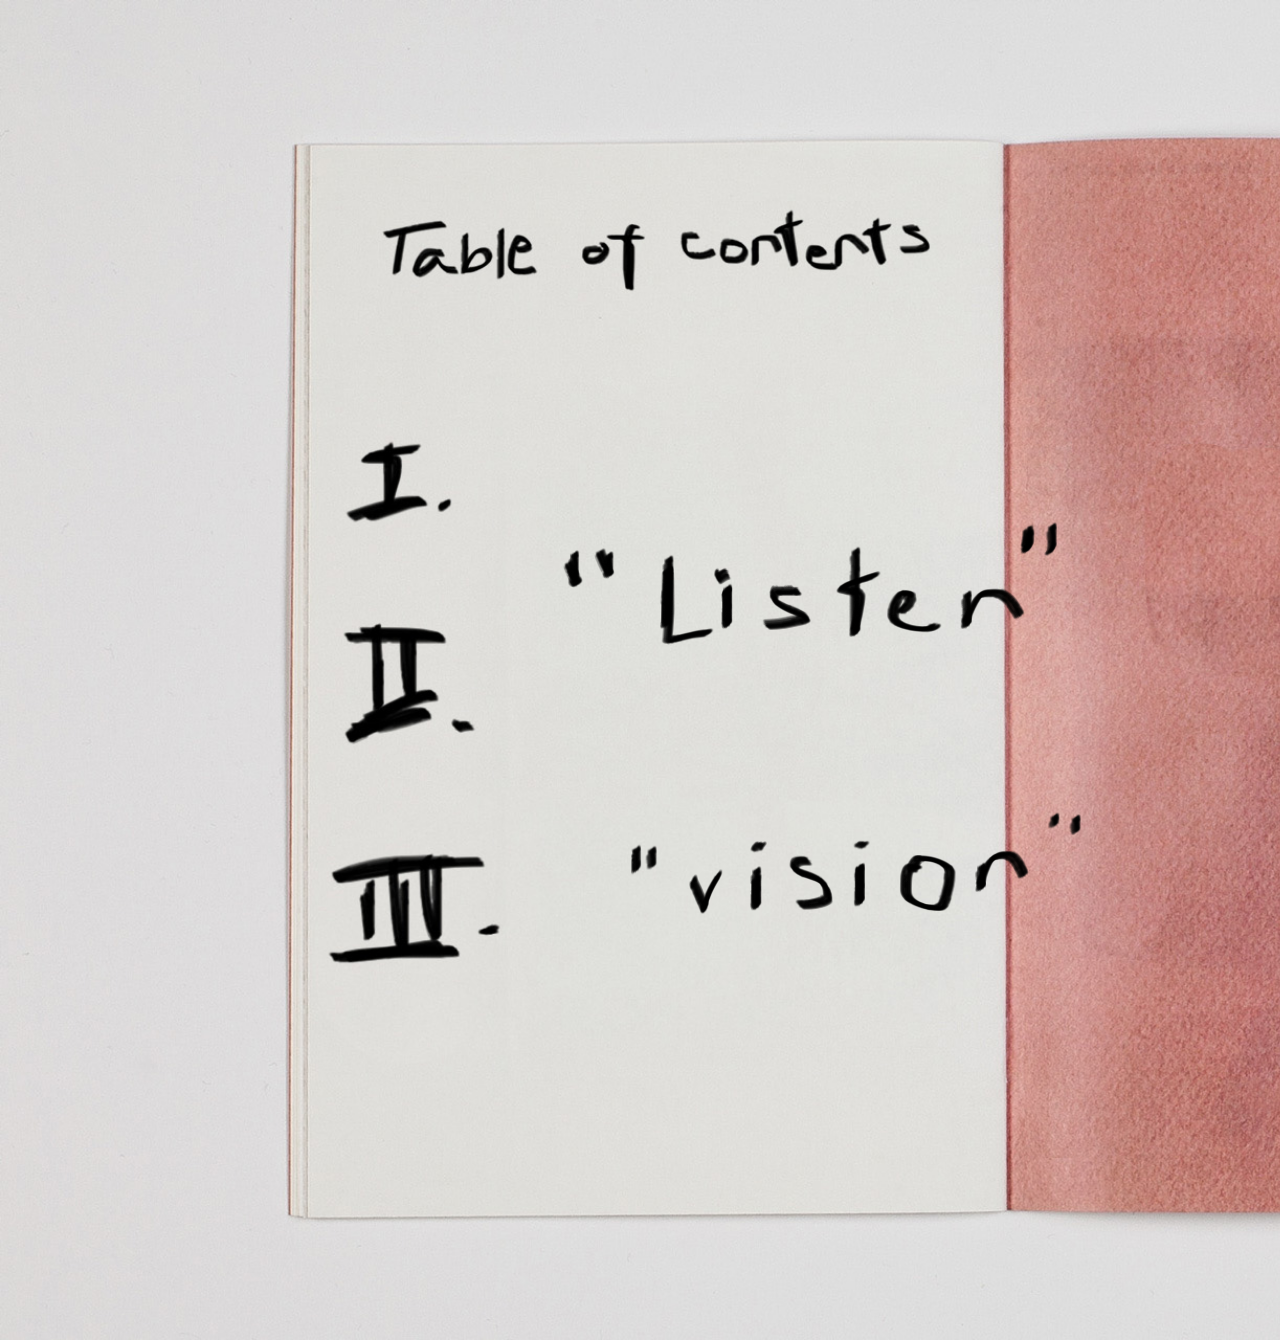
==== index.html @ fcc3b052 "new" ====
<!DOCTYPE html>
<html lang="en" dir="ltr">
  <head>
    <meta charset="utf-8">
    <link rel="stylesheet" href="style.css">
    <title>PAMILYA.MP3</title>
  </head>
  <body>

<div class="PageOne"

    <nav>
      <ul>
          <div class="listen"><a href="listen.html"><img src="listen.png" alt=""></img></a></div>
          <div class="vision"><a href="vision.html"><img src="vision.png" alt=""></img></a></div>
      </ul>
   </nav>


  </div>

  </body>
</html>
---- style.css ----
body {
  background-image: url('back.jpg');
  background-repeat: no-repeat;
  background-size: cover;
}

nav ul {
    list-style-type: none;
    margin: 0;
    padding: 50px;
}

img:hover {
  transform: scaleX(-1);
}

.listen {
  position: relative;
  top: 260px;
  left: 320px;
}

.vision {
  position: relative;
  top: -100px;
  left: 340px;
}

.home {
  color: white;
}

p {
  position: relative;
  text-align: center;
  top: 370px;
  color: white;
  font-family: 'Amiri', serif;
}

a {
/*    removes the underline that comes with an a tag*/
    text-decoration: none;
    font-family: 'Amiri', serif;
    color: white;
}
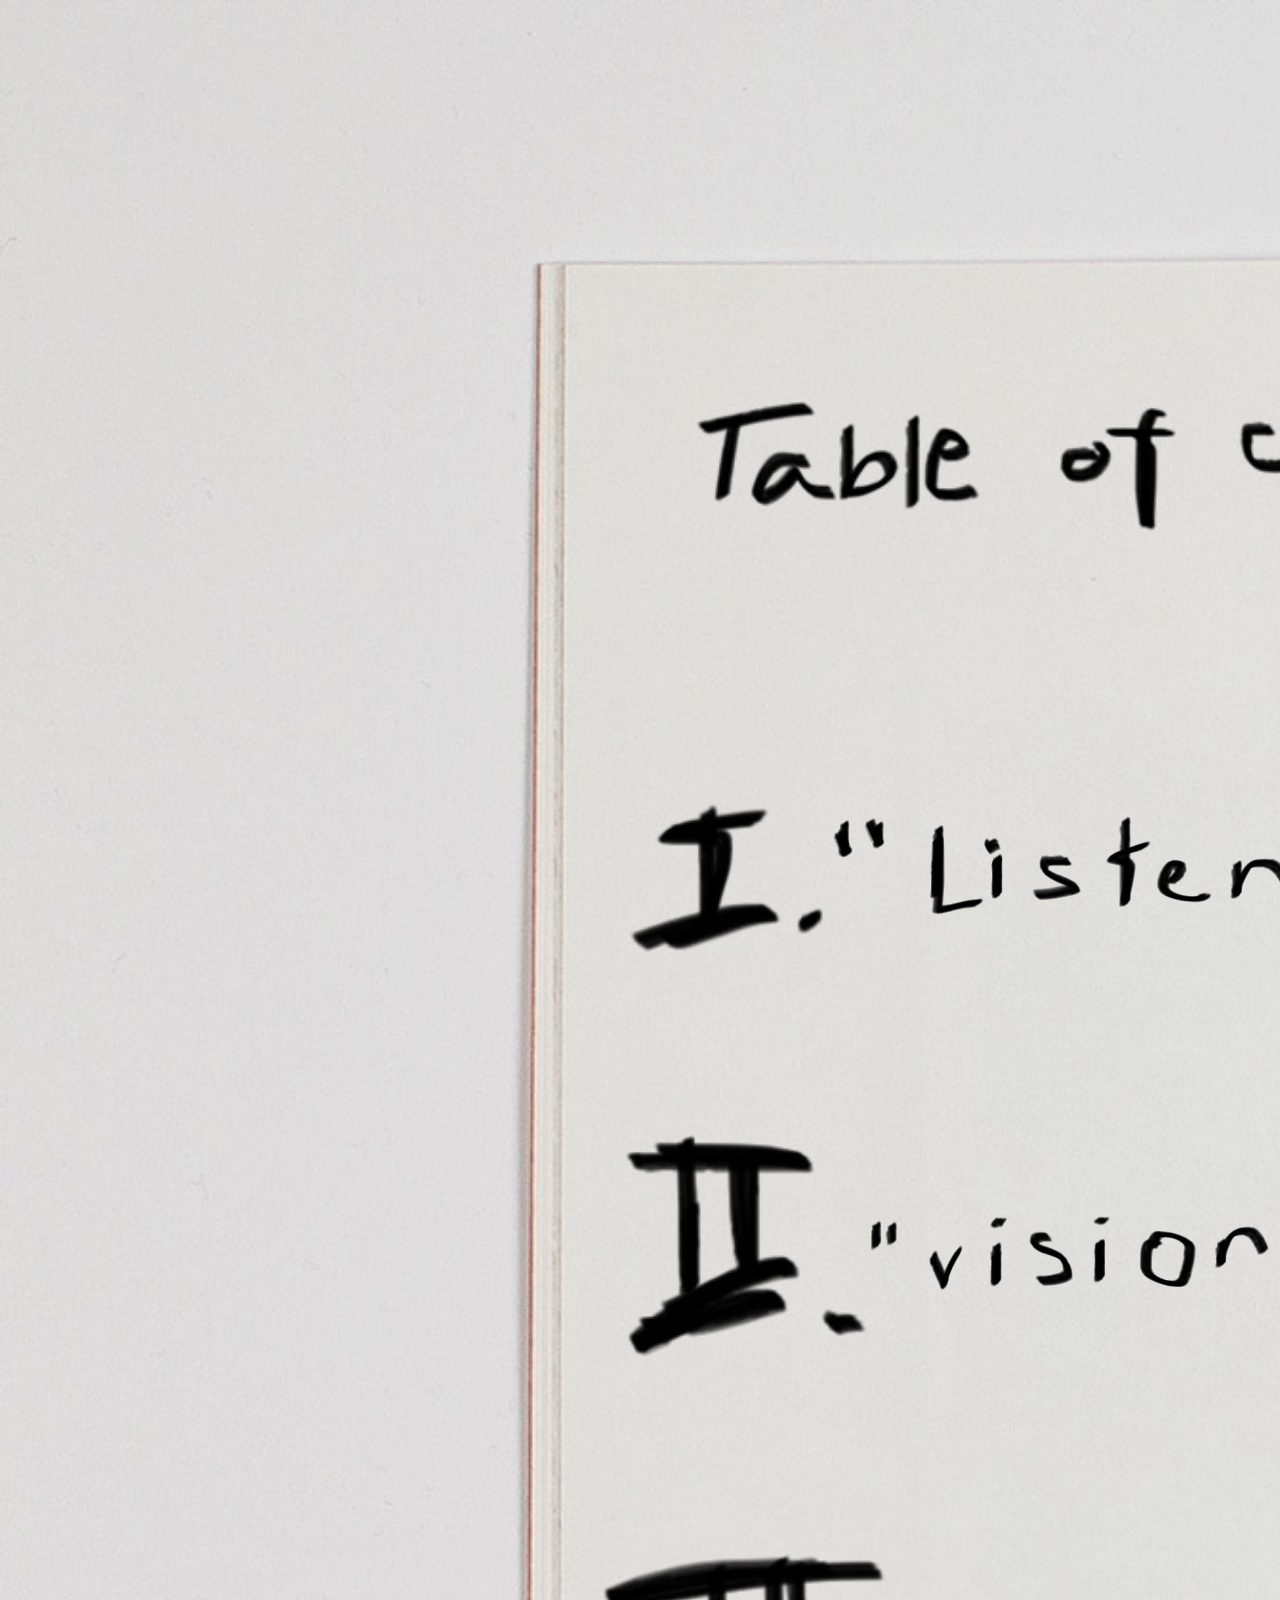
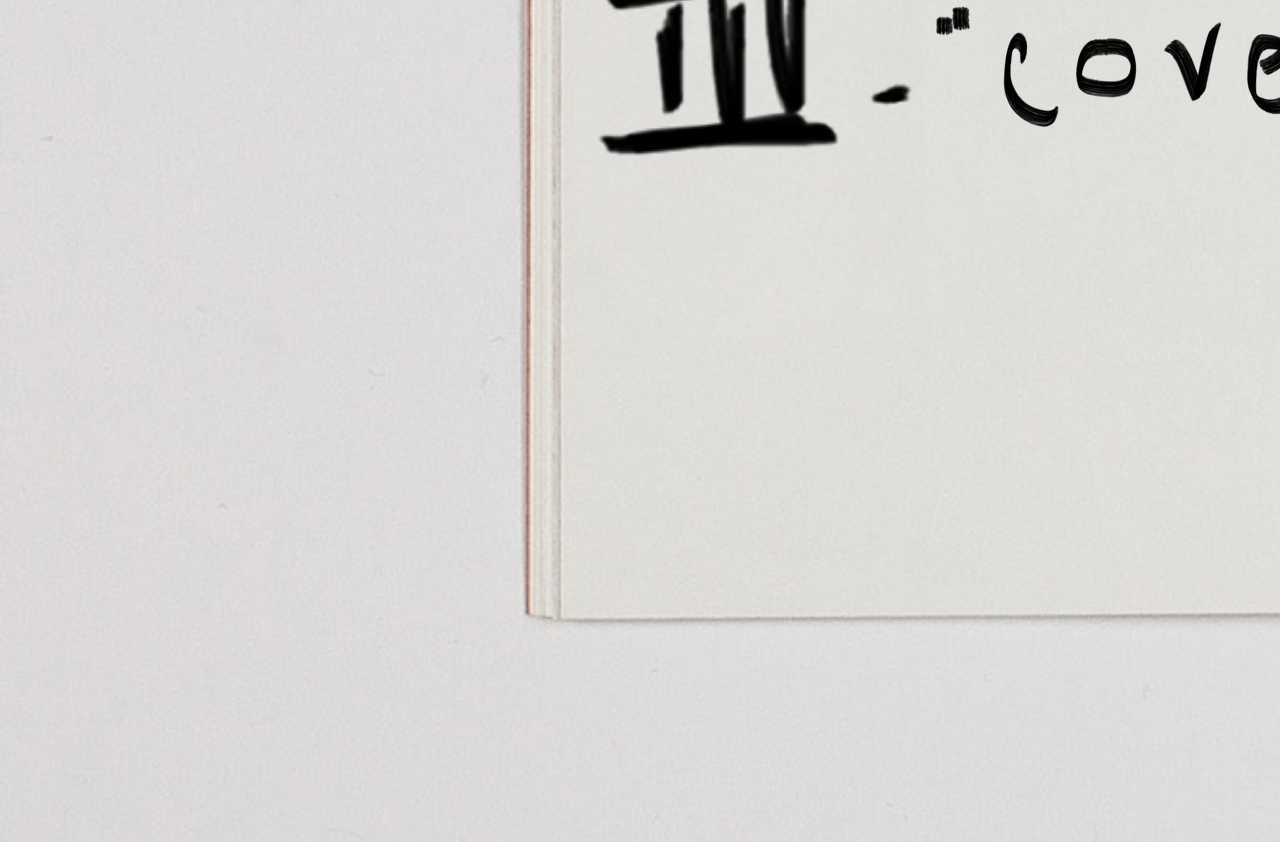
==== commit fb6ba833: "Added cover" ====
--- a/index.html
+++ b/index.html
@@ -3,6 +3,8 @@
   <head>
     <meta charset="utf-8">
     <link rel="stylesheet" href="style.css">
+    <link href="https://fonts.googleapis.com/css?family=Amiri&display=swap" rel="stylesheet">
+
     <title>PAMILYA.MP3</title>
   </head>
   <body>
@@ -13,6 +15,8 @@
       <ul>
           <div class="listen"><a href="listen.html"><img src="listen.png" alt=""></img></a></div>
           <div class="vision"><a href="vision.html"><img src="vision.png" alt=""></img></a></div>
+          <div class="cover"><a href="cover.html"><img src="cove.png" alt=""></img></a></div>
+
       </ul>
    </nav>
 
--- a/style.css
+++ b/style.css
@@ -16,14 +16,20 @@
 
 .listen {
   position: relative;
-  top: 260px;
-  left: 320px;
+  top: 530px;
+  left: 590px;
 }
 
 .vision {
   position: relative;
-  top: -100px;
-  left: 340px;
+  top: 270px;
+  left: 580px;
+}
+
+.cover {
+  position: relative;
+  top: -210px;
+  left: 180px;
 }
 
 .home {
@@ -44,3 +50,7 @@
     font-family: 'Amiri', serif;
     color: white;
 }
+
+.cove {
+  font-family: 'Dorsa', sans-serif;
+}
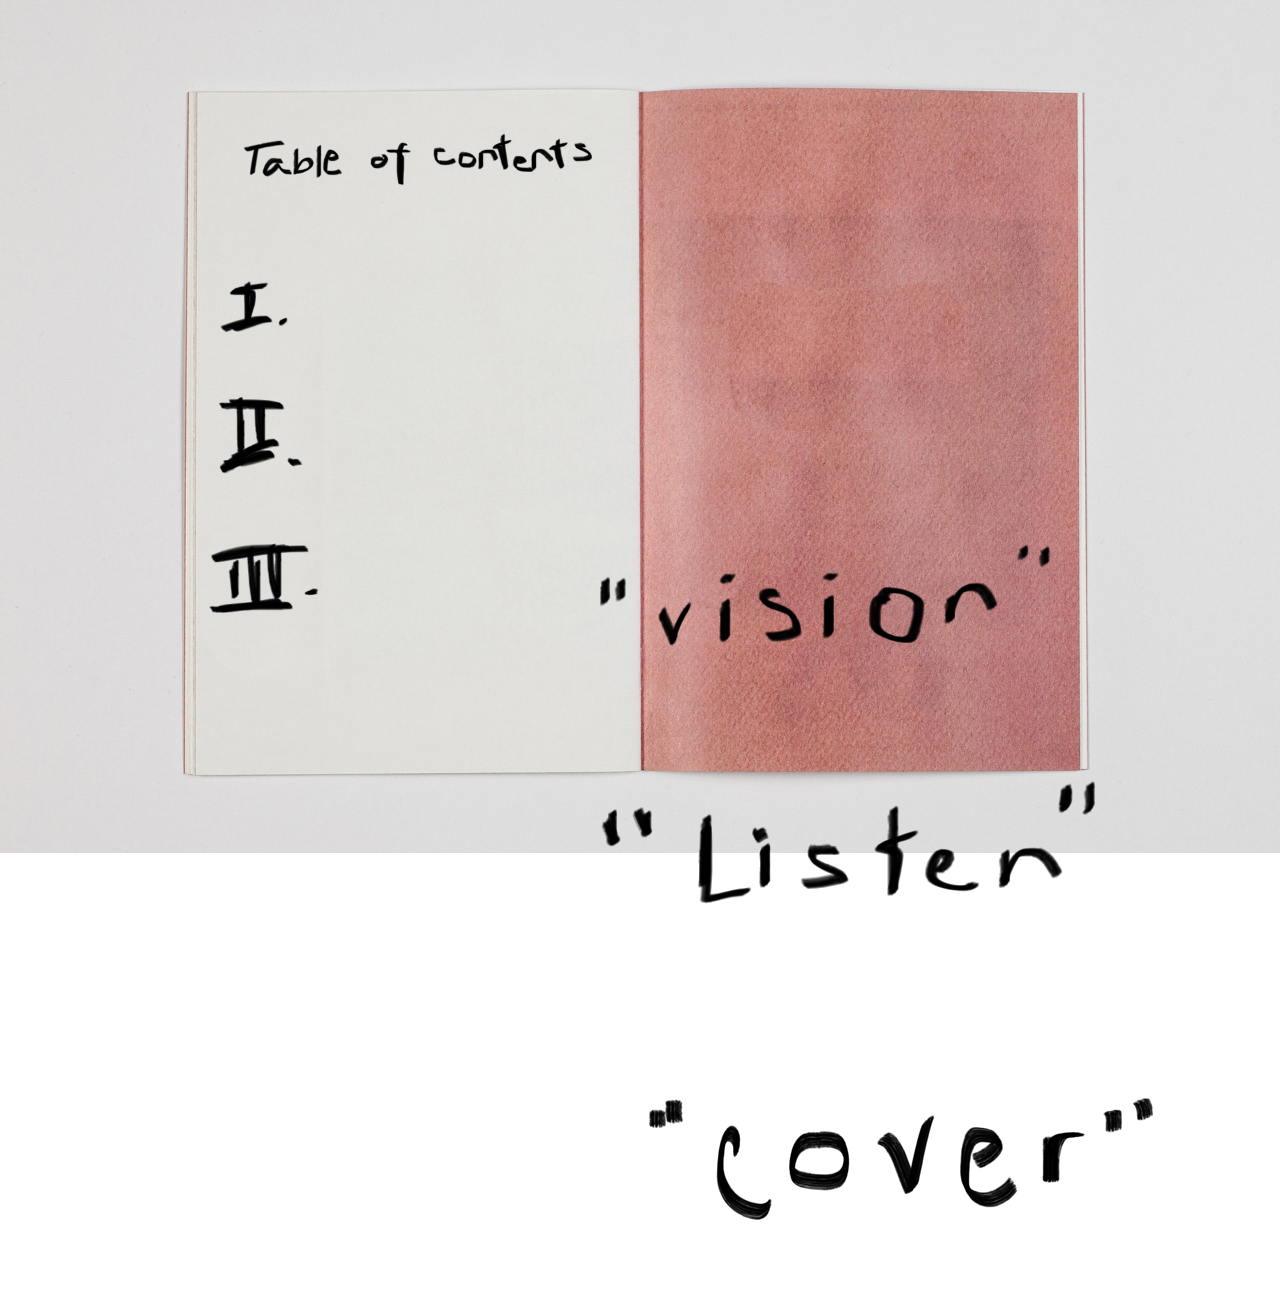
==== commit bf2e91d3: "media query" ====
--- a/index.html
+++ b/index.html
@@ -9,7 +9,15 @@
   </head>
   <body>
 
+    <style>
+      body {
+        background-image: url('back.jpg');
+      }
+    </style>
+
 <div class="PageOne"
+
+
 
     <nav>
       <ul>
--- a/style.css
+++ b/style.css
@@ -1,7 +1,9 @@
 body {
-  background-image: url('back.jpg');
   background-repeat: no-repeat;
   background-size: cover;
+  box-sizing: border-box;
+  margin: 0px;
+  padding: 0px;
 }
 
 nav ul {
@@ -10,33 +12,37 @@
     padding: 50px;
 }
 
-img:hover {
+/* img:hover {
   transform: scaleX(-1);
-}
+} */
 
 .listen {
+  box-sizing: border-box;
   position: relative;
-  top: 530px;
-  left: 590px;
+  top: 750px;
+  left: 550px;
 }
 
 .vision {
+  box-sizing: border-box;
   position: relative;
-  top: 270px;
+  top: 320px;
+  left: 530px;
+}
+
+.cover {
+  box-sizing: border-box;
+  position: relative;
+  top: 670px;
   left: 580px;
 }
 
-.cover {
-  position: relative;
-  top: -210px;
-  left: 180px;
-}
-
-.home {
+/* .home {
   color: white;
-}
+} */
 
 p {
+  box-sizing: border-box;
   position: relative;
   text-align: center;
   top: 370px;
@@ -52,5 +58,106 @@
 }
 
 .cove {
+  box-sizing: border-box;
   font-family: 'Dorsa', sans-serif;
+  font-size: 45px;
 }
+
+.Shop {
+  background-color: black;
+  border: 0px;
+  margin: 0px;
+  padding: 1vmin;
+  color: white;
+  text-align: center;
+}
+
+/* .home {
+  width: 15%;
+  top: -60px;
+  left: 530px;
+} */
+
+img {
+  max-width: 50%;
+  margin-bottom: 10px;
+}
+
+figure {
+  font-family: 'Amiri', serif;
+  color: blue;
+  max-width: 35%;
+  margin: 70px;
+  display: flex;
+  flex-direction: column;
+  justify-content: center;
+  align-items: center;
+  align-content: center;
+}
+
+@media only screen and (max-width: 469px) {
+.home, p {
+    width: 100%;
+}
+
+  body {
+    background-color: black;
+    text-align: center;
+  }
+
+  img {
+    max-width: 100%;
+    margin-bottom: 10px;
+  }
+
+  figure {
+    font-family: 'Amiri', serif;
+    text-align: center;
+    margin: 10px;
+    max-width: 100%;
+    display: flex;
+    flex-direction: column;
+    justify-content: center;
+    align-items: center;
+    align-content: center;
+  }
+
+}
+
+@media only screen and (min-width: 1084px) {
+  .home {
+    width: 15%;
+    top: -110px;
+    left: 530px;
+  }
+
+  body {
+    font-family: 'Amiri', serif;
+    color: blue;
+    background-color: white;
+  }
+
+  h1 {
+    font-family: 'Amiri', serif;
+    font-size: 50px;
+  }
+
+  img {
+    max-width: 100%;
+    margin-bottom: 10px;
+  }
+
+  figure {
+    margin: 50px;
+    display: inline-block;
+    flex-wrap: wrap;
+   flex-direction: row;
+    justify-content: center;
+    align-items: center;
+    align-content: center;
+
+  }
+
+  figcaption {
+    text-align: center;
+  }
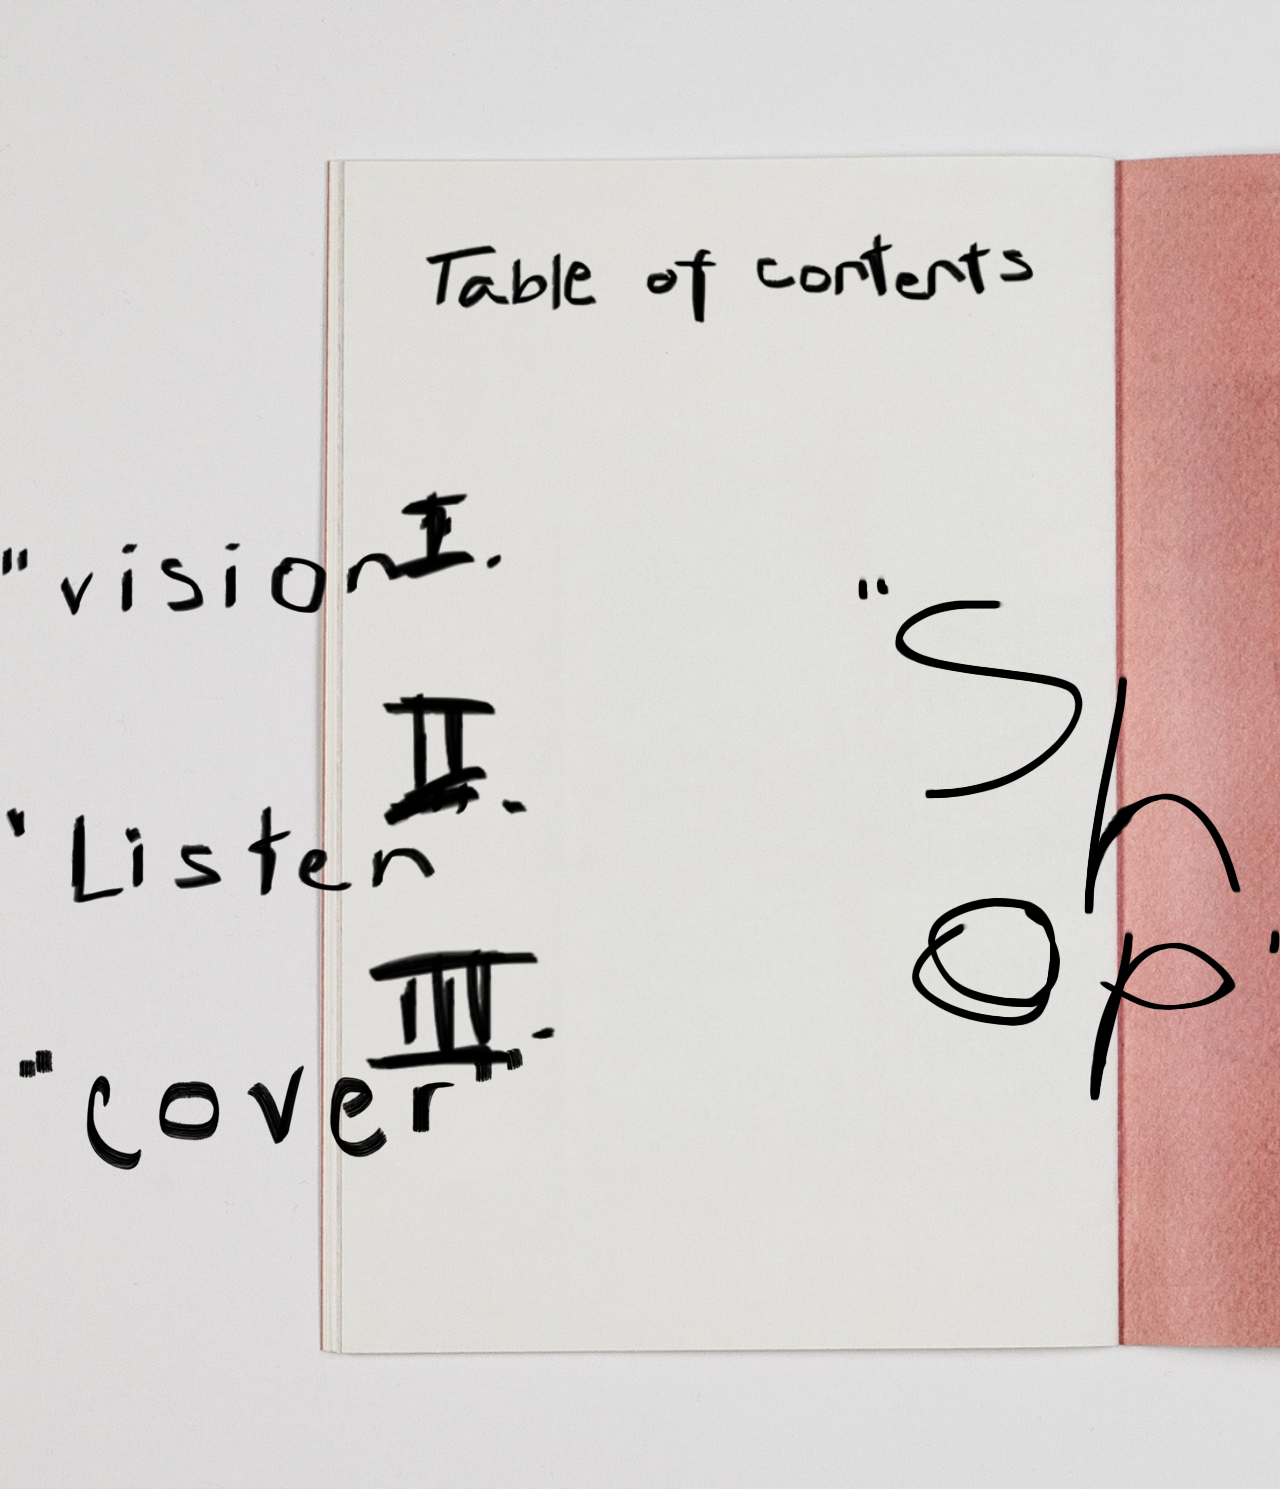
==== commit 759a1df7: "new" ====
--- a/index.html
+++ b/index.html
@@ -24,7 +24,7 @@
           <div class="listen"><a href="listen.html"><img src="listen.png" alt=""></img></a></div>
           <div class="vision"><a href="vision.html"><img src="vision.png" alt=""></img></a></div>
           <div class="cover"><a href="cover.html"><img src="cove.png" alt=""></img></a></div>
-
+          <div class="shoptitle"><a href="shop.html"><img src="shop.png" alt=""></img></a></div>
       </ul>
    </nav>
 
--- a/style.css
+++ b/style.css
@@ -12,34 +12,44 @@
     padding: 50px;
 }
 
-/* img:hover {
+img:hover {
   transform: scaleX(-1);
-} */
+}
 
 .listen {
   box-sizing: border-box;
   position: relative;
   top: 750px;
-  left: 550px;
+  left: -430px;
 }
 
 .vision {
   box-sizing: border-box;
   position: relative;
-  top: 320px;
-  left: 530px;
+  top: 290px;
+  left: -430px;
 }
 
 .cover {
   box-sizing: border-box;
   position: relative;
-  top: 670px;
-  left: 580px;
+  top: 620px;
+  left: -390px;
 }
 
-/* .home {
-  color: white;
-} */
+.shoptitle {
+  box-sizing: border-box;
+  position: relative;
+  top: -200px;
+  left: 420px;
+}
+
+.home {
+  position: absolute;
+  width: 30%;
+  top: -90px;
+  text-align: left;
+}
 
 p {
   box-sizing: border-box;
@@ -64,6 +74,7 @@
 }
 
 .Shop {
+  font-family: 'Amiri', serif;
   background-color: black;
   border: 0px;
   margin: 0px;
@@ -72,12 +83,6 @@
   text-align: center;
 }
 
-/* .home {
-  width: 15%;
-  top: -60px;
-  left: 530px;
-} */
-
 img {
   max-width: 50%;
   margin-bottom: 10px;
@@ -85,8 +90,9 @@
 
 figure {
   font-family: 'Amiri', serif;
+  font-size: 25px;
   color: blue;
-  max-width: 35%;
+  max-width: 100%;
   margin: 70px;
   display: flex;
   flex-direction: column;
@@ -95,69 +101,39 @@
   align-content: center;
 }
 
-@media only screen and (max-width: 469px) {
-.home, p {
-    width: 100%;
-}
+@media only screen and (min-width: 1084px) {
+  .home {
+    position: fixed;
+    width: 14%;
+    top: -20px;
+    text-align: left;
+  }
 
   body {
-    background-color: black;
+    color: blue;
     text-align: center;
+    background-color: white;
+  }
+
+  h1 {
+    font-family: 'Amiri', serif;
+    font-size: 100px;
   }
 
   img {
     max-width: 100%;
     margin-bottom: 10px;
-  }
-
-  figure {
-    font-family: 'Amiri', serif;
-    text-align: center;
-    margin: 10px;
-    max-width: 100%;
-    display: flex;
-    flex-direction: column;
-    justify-content: center;
-    align-items: center;
-    align-content: center;
-  }
-
 }
 
-@media only screen and (min-width: 1084px) {
-  .home {
-    width: 15%;
-    top: -110px;
-    left: 530px;
-  }
+figure {
+  height: auto;
+  width: 900px;
+  display: inline-block;
+  flex-wrap: wrap;
+  flex-direction: row;
+}
 
-  body {
-    font-family: 'Amiri', serif;
-    color: blue;
-    background-color: white;
-  }
-
-  h1 {
-    font-family: 'Amiri', serif;
-    font-size: 50px;
-  }
-
-  img {
-    max-width: 100%;
-    margin-bottom: 10px;
-  }
-
-  figure {
-    margin: 50px;
-    display: inline-block;
-    flex-wrap: wrap;
-   flex-direction: row;
-    justify-content: center;
-    align-items: center;
-    align-content: center;
-
-  }
-
-  figcaption {
-    text-align: center;
-  }
+figcaption {
+  font-size: 33px;
+  text-align: center;
+}
